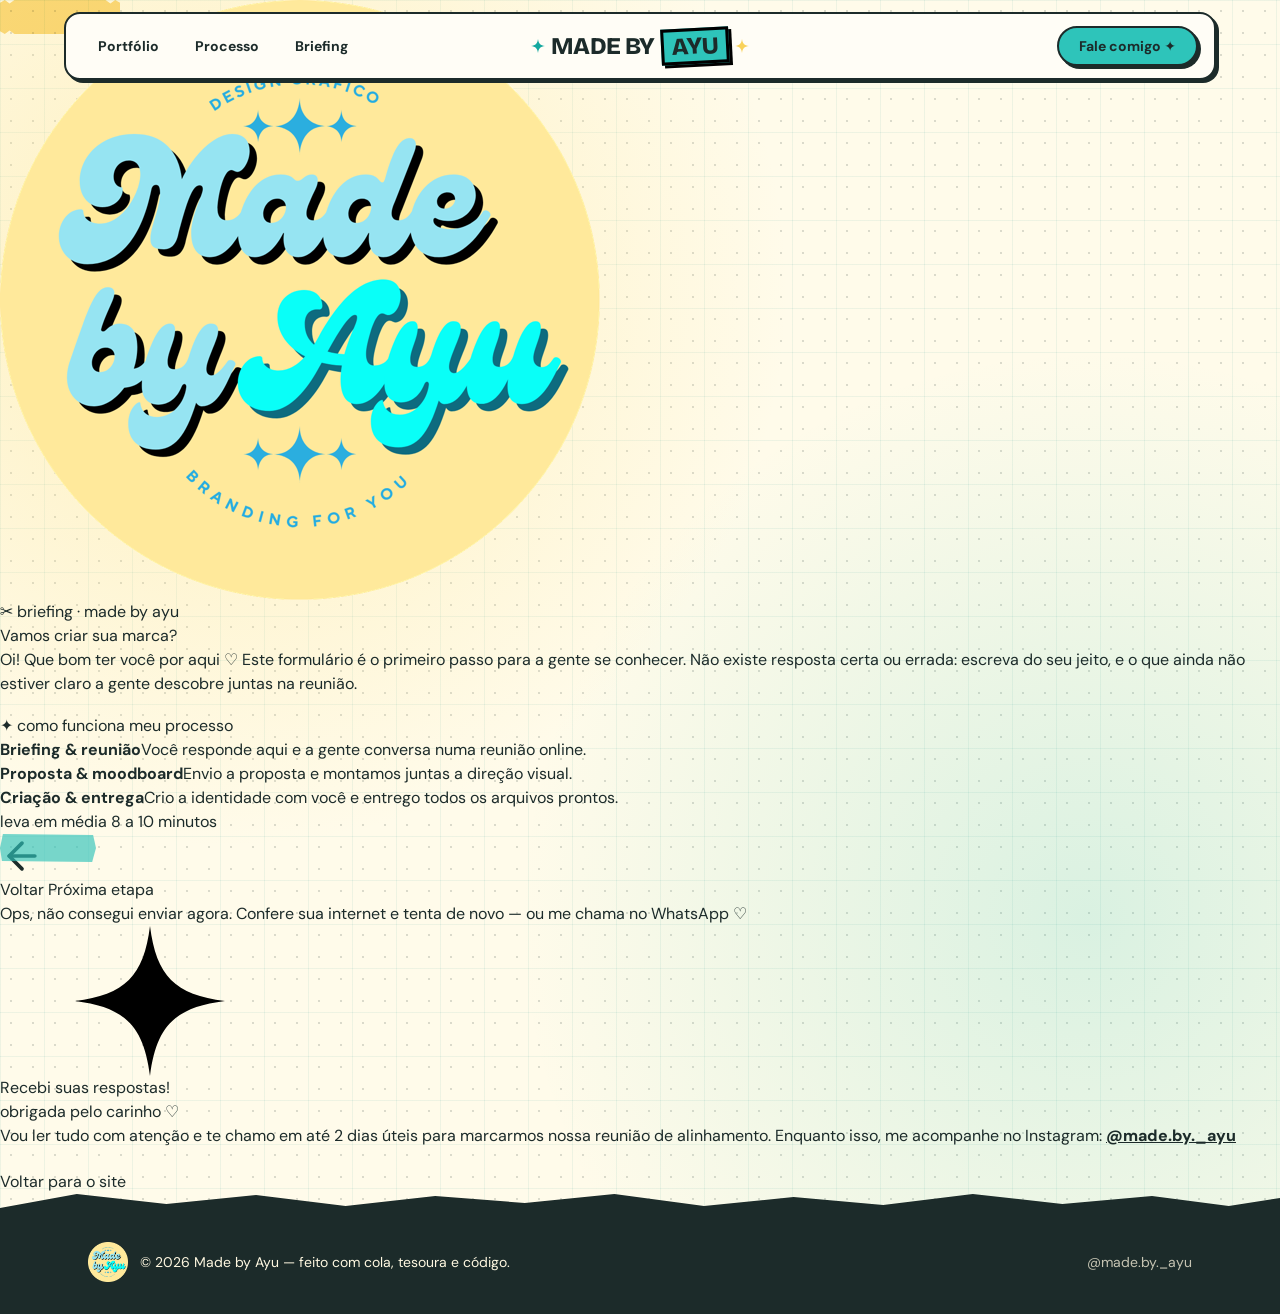
==== briefing.html @ 75f2b832 "Add files via upload" ====
<!doctype html>
<html lang="pt-BR">
<head>
  <meta charset="utf-8" />
  <meta name="viewport" content="width=device-width,initial-scale=1,viewport-fit=cover" />
  <title>Briefing · Made by Ayu</title>
  <meta name="description" content="Vamos criar sua marca? Responda o briefing da Made by Ayu e dê o primeiro passo para a sua identidade visual." />
  <link rel="stylesheet" href="assets/css/tailwind.css" />
  <link rel="stylesheet" href="assets/css/style.css" />
  <link rel="stylesheet" href="assets/css/briefing.css" />
  <link rel="icon" type="image/png" href="assets/images/logo-made-by-ayu.png" />
</head>
<body class="papel-hero">
<!-- Molde reutilizável de estrela retrô -->
  <svg width="0" height="0" class="absolute" aria-hidden="true">
    <symbol id="estrela" viewBox="0 0 24 24"><path d="M12 0C13 8 16 11 24 12 16 13 13 16 12 24 11 16 8 13 0 12 8 11 11 8 12 0Z"/></symbol>
  </svg>

  <!-- ===================== CABEÇALHO ===================== -->
  <header id="topo" class="fixed inset-x-0 top-0 z-50 px-3 pt-3 sm:px-6">
    <!-- Grade em 3 colunas: a marca fica sempre no centro -->
    <nav class="mx-auto grid max-w-6xl grid-cols-[1fr_auto_1fr] items-center gap-2 rounded-2xl border-2 border-tinta bg-creme-50 px-3 py-3 shadow-duro-sm sm:px-4">

      <!-- Esquerda: links (computador) / espaço vazio que equilibra o botão (celular) -->
      <div class="justify-self-start">
        <span class="block h-9 w-9 lg:hidden" aria-hidden="true"></span>
        <ul class="hidden items-center gap-1 text-sm font-bold lg:flex">
          <li><a href="index.html#portfolio" class="rounded-full px-4 py-2 transition hover:bg-creme-300">Portfólio</a></li>
          <li><a href="index.html#processo" class="rounded-full px-4 py-2 transition hover:bg-creme-300">Processo</a></li>
          <li><a href="briefing.html" class="rounded-full px-4 py-2 transition hover:bg-creme-300">Briefing</a></li>
        </ul>
      </div>

      <!-- Centro: MARCA EM TEXTO, primeira coisa escrita no site -->
      <a href="index.html#inicio" class="group flex items-center justify-center gap-1.5 whitespace-nowrap font-display text-lg font-extrabold uppercase tracking-tight sm:text-2xl" aria-label="Made by Ayu — início">
        <svg class="h-3.5 w-3.5 fill-turquesa-500 transition-transform group-hover:-rotate-45" aria-hidden="true"><use href="#estrela"/></svg>
        <span>Made by</span>
        <span class="inline-block -rotate-3 border-[3px] border-black bg-turquesa-400 px-2 leading-tight shadow-[3px_3px_0_#000] transition-transform group-hover:rotate-2">Ayu</span>
        <svg class="h-3.5 w-3.5 fill-creme-400 transition-transform group-hover:rotate-45" aria-hidden="true"><use href="#estrela"/></svg>
      </a>

      <!-- Direita: links + CTA (computador) / botão de menu (celular) -->
      <div class="justify-self-end">
        <ul class="hidden items-center gap-1 text-sm font-bold lg:flex">
          <li class="ml-1">
            <a href="index.html#contato" class="inline-block rounded-full border-2 border-tinta bg-turquesa-400 px-5 py-2 shadow-duro-sm transition-all hover:-translate-x-0.5 hover:-translate-y-0.5 hover:shadow-duro active:translate-x-0.5 active:translate-y-0.5 active:shadow-none">
              Fale comigo ✦
            </a>
          </li>
        </ul>
        <button id="btnMenu" class="grid h-9 w-9 place-items-center rounded-lg border-2 border-tinta bg-creme-300 shadow-duro-sm lg:hidden" aria-label="Abrir menu" aria-expanded="false">
          <i data-lucide="menu" class="h-5 w-5"></i>
        </button>
      </div>
    </nav>

    <div id="menuMobile" class="mx-auto mt-2 hidden max-w-6xl rounded-2xl border-2 border-tinta bg-creme-50 p-3 shadow-duro lg:hidden">
      <ul class="grid gap-1 font-display text-lg font-bold">
        <li><a href="index.html#portfolio" class="block rounded-xl px-3 py-2.5 hover:bg-creme-200">Portfólio</a></li>
        <li><a href="index.html#processo" class="block rounded-xl px-3 py-2.5 hover:bg-creme-200">Processo</a></li>
        <li><a href="briefing.html" class="block rounded-xl px-3 py-2.5 hover:bg-creme-200">Briefing completo ✎</a></li>
        <li><a href="index.html#contato" class="mt-1 block rounded-xl border-2 border-tinta bg-turquesa-400 px-3 py-2.5 text-center">Fale comigo ✦</a></li>
      </ul>
    </div>
  </header>

  <main class="bf-wrap">
    <!-- Capa do briefing -->
    <div class="bf-capa">
      <span class="washi washi-amarela" aria-hidden="true"></span>
      <div class="bf-selo selo" aria-hidden="true"><img class="selo-gira" src="assets/images/logo-made-by-ayu.png" alt="" /></div>
      <span class="bf-etiqueta">✂ briefing · made by ayu</span>
      <h1 class="bf-titulo">Vamos criar <span class="destaque">sua marca</span>?</h1>
      <p class="bf-intro">Oi! Que bom ter você por aqui ♡ Este formulário é o primeiro passo para a gente se conhecer.
        Não existe resposta certa ou errada: escreva do seu jeito, e o que ainda não estiver claro a gente descobre juntas na reunião.</p>
      <p class="bf-recado" style="margin-top:18px">✦ como funciona meu processo</p>
      <ol class="bf-processo" style="padding:0;margin-bottom:0">
        <li><b>Briefing & reunião</b>Você responde aqui e a gente conversa numa reunião online.</li>
        <li><b>Proposta & moodboard</b>Envio a proposta e montamos juntas a direção visual.</li>
        <li><b>Criação & entrega</b>Crio a identidade com você e entrego todos os arquivos prontos.</li>
      </ol>
      <p class="bf-tempo"><i data-lucide="calendar" class="h-4 w-4"></i> leva em média 8 a 10 minutos</p>
    </div>

    <!-- Progresso -->
    <div class="bf-progresso" id="bfProgresso">
      <div class="bf-progresso-topo">
        <span class="bf-progresso-nome" id="bfNomeEtapa"></span>
        <span class="bf-progresso-num" id="bfNum"></span>
      </div>
      <div class="bf-trilho"><div class="bf-barra" id="bfBarra"></div></div>
    </div>

    <!-- Folha do formulário -->
    <form id="formBriefing" class="bf-folha" novalidate>
      <span class="fita tq" aria-hidden="true"></span>
      <div id="bfEtapas"></div>

      <div class="bf-botoes" id="bfBotoes">
        <button type="button" class="bf-btn secundario" id="bfVoltar">
          <svg viewBox="0 0 24 24" fill="none" stroke="currentColor" stroke-width="2" stroke-linecap="round" stroke-linejoin="round"><path d="M19 12H5"/><path d="m12 19-7-7 7-7"/></svg> Voltar
        </button>
        <button type="submit" class="bf-btn primario" id="bfAvancar">Próxima etapa</button>
      </div>
      <p class="bf-erro-envio" id="bfErroEnvio" role="alert">Ops, não consegui enviar agora. Confere sua internet e tenta de novo — ou me chama no WhatsApp ♡</p>

      <div class="bf-sucesso" id="bfSucesso" role="status">
        <svg class="estrela" aria-hidden="true"><use href="#estrela"/></svg>
        <h2>Recebi suas respostas!</h2>
        <p class="bf-recado">obrigada pelo carinho ♡</p>
        <p>Vou ler tudo com atenção e te chamo em até 2 dias úteis para marcarmos nossa reunião de alinhamento.
          Enquanto isso, me acompanhe no Instagram: <a href="https://instagram.com/made.by._ayu" target="_blank" rel="noopener" style="font-weight:800;text-decoration:underline">@made.by._ayu</a></p>
        <p style="margin-top:22px"><a href="index.html" class="bf-btn secundario">Voltar para o site</a></p>
      </div>
    </form>
  </main>

  <footer class="rasgado-cima bg-tinta pb-8 pt-12 text-sm text-creme-100">
    <div class="mx-auto flex max-w-6xl flex-col items-center justify-between gap-4 px-4 sm:flex-row sm:px-6">
      <p class="flex items-center gap-3">
        <img src="assets/images/logo-made-by-ayu.png" alt="" class="h-10 w-10" width="40" height="40" />
        <span>© 2026 Made by Ayu — feito com cola, tesoura e código.</span>
      </p>
      <a href="https://instagram.com/made.by._ayu" target="_blank" rel="noopener" class="inline-flex items-center gap-2 opacity-75 transition hover:text-turquesa-300 hover:opacity-100">
        <i data-lucide="instagram" class="h-4 w-4"></i> @made.by._ayu
      </a>
    </div>
  </footer>

  <script src="assets/js/icones.js"></script>
  <script src="assets/js/briefing.js"></script>
</body>
</html>
---- assets/css/style.css ----
/* =========================================================
   Made by Ayu — estilos da estética de colagem / scrapbook
   ========================================================= */

/* ---------- Fontes locais (licença OFL — assets/fonts/OFL.txt) ---------- */
@font-face { font-family: "Bricolage Grotesque"; src: url("../fonts/bricolage-grotesque.woff") format("woff"); font-weight: 200 800; font-display: swap; }
@font-face { font-family: "DM Sans"; src: url("../fonts/dm-sans.woff") format("woff"); font-weight: 100 1000; font-display: swap; }
@font-face { font-family: "Caveat"; src: url("../fonts/caveat.woff") format("woff"); font-weight: 400 700; font-display: swap; }

/* ---------- Página: tema claro fixo (estética de papel) ---------- */
:root { color-scheme: light; }
html { scroll-behavior: smooth; }
body { font-family: "DM Sans", system-ui, sans-serif; color: #1C2B2A; }

/* Barra do topo e botão "voltar ao topo" respeitam o entalhe/barras do celular */
#topo { padding-top: calc(12px + env(safe-area-inset-top, 0px)); }
#btnTopo {
  right: calc(20px + env(safe-area-inset-right, 0px));
  bottom: calc(20px + env(safe-area-inset-bottom, 0px));
}

/* ---------- Nada pode "vazar" para os lados no celular ---------- */
html, body { max-width: 100%; overflow-x: hidden; }
@supports (overflow: clip) { html, body { overflow-x: clip; } }
img { max-width: 100%; }

/* ---------- Textura de papel no fundo ---------- */
body {
  -webkit-font-smoothing: antialiased;
  background-color: #FBF4E2;
  background-image:
    url("data:image/svg+xml,%3Csvg xmlns='http://www.w3.org/2000/svg' width='200' height='200'%3E%3Cfilter id='n'%3E%3CfeTurbulence type='fractalNoise' baseFrequency='.85' numOctaves='3' stitchTiles='stitch'/%3E%3CfeColorMatrix values='0 0 0 0 0.45 0 0 0 0 0.35 0 0 0 0 0.2 0 0 0 .09 0'/%3E%3C/filter%3E%3Crect width='100%25' height='100%25' filter='url(%23n)'/%3E%3C/svg%3E");
}

/* Folha quadriculada de caderno */
.quadriculado {
  background-image:
    linear-gradient(rgba(14,140,133,.12) 1px, transparent 1px),
    linear-gradient(90deg, rgba(14,140,133,.12) 1px, transparent 1px);
  background-size: 26px 26px;
}

/* Folha pautada */
.pautado {
  background-image: repeating-linear-gradient(to bottom, transparent 0 31px, rgba(14,140,133,.18) 31px 32px);
}

/* ---------- Fita adesiva (washi tape) ---------- */
.fita {
  position: absolute;
  width: 96px;
  height: 28px;
  background: rgba(249, 210, 90, .78);
  box-shadow: 0 1px 2px rgba(0,0,0,.08);
  clip-path: polygon(3% 0, 97% 4%, 100% 50%, 96% 100%, 2% 96%, 0 50%);
  z-index: 5;
}
.fita.tq { background: rgba(46, 196, 186, .65); }
.fita.listrada {
  background: repeating-linear-gradient(45deg, rgba(255,138,115,.75) 0 8px, rgba(255,253,246,.8) 8px 16px);
}

/* ---------- Bordas de papel rasgado ---------- */
.rasgado-baixo {
  clip-path: polygon(0 0,100% 0,100% calc(100% - 14px),95% 100%,90% calc(100% - 10px),84% 100%,78% calc(100% - 12px),71% 100%,64% calc(100% - 8px),57% 100%,50% calc(100% - 13px),43% 100%,36% calc(100% - 9px),29% 100%,22% calc(100% - 12px),15% 100%,8% calc(100% - 10px),0 100%);
}
.rasgado-cima {
  clip-path: polygon(0 14px,6% 0,13% 10px,20% 1px,27% 12px,34% 2px,41% 9px,48% 0,55% 12px,62% 3px,69% 11px,76% 0,83% 10px,90% 2px,96% 12px,100% 4px,100% 100%,0 100%);
}

/* ---------- Estrelas e elementos flutuantes ---------- */
.flutua   { animation: flutua 6s ease-in-out infinite; }
.flutua-2 { animation: flutua 7.5s ease-in-out infinite reverse; }
@keyframes flutua {
  0%, 100% { transform: translateY(0) rotate(var(--r, 0deg)); }
  50%      { transform: translateY(-10px) rotate(calc(var(--r, 0deg) + 8deg)); }
}

.gira-lento { animation: gira 22s linear infinite; }
@keyframes gira { to { transform: rotate(360deg); } }

/* Logo do topo: leve "balanço" de adesivo no hover */
.logo-adesivo { transition: transform .35s cubic-bezier(.2,.8,.3,1.4); }
.logo-adesivo:hover { transform: rotate(-8deg) scale(1.06); }

/* ---------- Marca-texto ---------- */
.marca-texto {
  background: linear-gradient(transparent 55%, #FCE184 55%, #FCE184 90%, transparent 90%);
  padding: 0 .15em;
}

/* ---------- Entrada dos cards ao filtrar ---------- */
.card-enter { animation: cardIn .5s cubic-bezier(.2,.8,.3,1.2) both; }
@keyframes cardIn {
  from { opacity: 0; transform: translateY(18px) rotate(-3deg) scale(.96); }
}

/* ---------- Revelar seções ao rolar ---------- */
/* Seções sempre visíveis; ao entrar na tela só "assentam" levemente */
.reveal { transform: translateY(14px); transition: transform .7s ease; }
.reveal.visivel { transform: none; }

/* ---------- Letreiro rolante ---------- */
.letreiro { animation: letreiro 28s linear infinite; }
@keyframes letreiro { to { transform: translateX(-50%); } }

/* ---------- Abas com rolagem horizontal no mobile ---------- */
.abas::-webkit-scrollbar { display: none; }
.abas { scrollbar-width: none; }


/* =========================================================
   HERO — papel de caderno, selo giratório e fitas washi
   ========================================================= */

/* Fundo de papel: pontilhado + quadriculado bem sutil + manchas de luz */
.papel-hero {
  background-color: #FFFBEA;
  background-image:
    radial-gradient(circle at 18% 22%, rgba(252,225,132,.45), transparent 38%),
    radial-gradient(circle at 85% 70%, rgba(46,196,186,.18), transparent 40%),
    radial-gradient(rgba(28,43,42,.16) 1.2px, transparent 1.3px),
    linear-gradient(rgba(14,140,133,.07) 1px, transparent 1px),
    linear-gradient(90deg, rgba(14,140,133,.07) 1px, transparent 1px);
  background-size: auto, auto, 22px 22px, 44px 44px, 44px 44px;
}

/* 🎡 Logo girando como selo/carimbo */
@keyframes spin {
  from { transform: rotate(0deg); }
  to   { transform: rotate(360deg); }
}
.selo-gira {
  animation: spin 20s linear infinite;
  will-change: transform;
}
/* Pausa o giro ao passar o mouse (detalhe interativo) */
.selo:hover .selo-gira { animation-play-state: paused; }
.selo { transition: transform .35s cubic-bezier(.2,.8,.3,1.4); }
.selo:hover { transform: scale(1.06) rotate(-6deg); }

/* 📸 COLAGEM DA FOTO — tamanhos travados (não dependem do Tailwind) */
.hero-colagem {
  position: relative;
  width: min(260px, 70vw);     /* celular: no máximo 260px */
  margin: 8px auto 12px;
}
@media (min-width: 640px)  { .hero-colagem { width: 320px; } }
@media (min-width: 1024px) { .hero-colagem { width: 360px; margin: 0 auto; } }

/* papéis coloridos desalinhados atrás da foto */
.hero-fundo {
  position: absolute;
  inset: 0;
  border: 2px solid #1C2B2A;
}
.hero-fundo-turquesa { background: #2EC4BA; transform: rotate(-7deg) translate(10px, 6px); box-shadow: 5px 5px 0 #000; }
.hero-fundo-amarelo  { background-color: #FCE184; transform: rotate(4deg) translate(-8px, 0); box-shadow: 5px 5px 0 #083D3B; }

/* polaroid: fundo branco, borda fina escura, margem maior embaixo */
.polaroid {
  position: relative;
  margin: 0;
  padding: 10px 10px 48px;
  background: #fff;
  border: 2px solid #1C2B2A;
  box-shadow: 6px 6px 0 #000;
  transform: rotate(-2deg);
  transition: transform .5s ease;
}
.polaroid:hover { transform: rotate(0deg); }
.polaroid-foto {
  display: block;
  width: 100%;
  height: auto;
  aspect-ratio: 4 / 5;
  object-fit: cover;
  object-position: 50% 28%;
  border: 1.5px solid #1C2B2A;
  background: #C5EEEB;
}
.polaroid-legenda {
  position: absolute;
  left: 0; right: 0; bottom: 8px;
  text-align: center;
  font-family: Caveat, cursive;
  font-size: 1.65rem;
  line-height: 1.2;
  color: #1C2B2A;
}
.polaroid-fita { top: -14px; left: 50%; width: 96px; height: 28px; transform: translateX(-50%) rotate(-4deg); }

/* logo girando, pequena, sobre o canto da polaroid */
.hero-selo {
  position: absolute;
  z-index: 20;
  top: -26px;
  right: -26px;
  width: 80px;
  height: 80px;
}
.hero-selo::before {            /* "papelão" preto atrás do selo */
  content: "";
  position: absolute;
  inset: 3px;
  border-radius: 50%;
  background: #000;
  transform: translate(4px, 4px);
}
.hero-selo img {
  position: relative;
  display: block;
  width: 100%;
  height: 100%;
  border-radius: 50%;
  border: 2px solid #000;
}
@media (min-width: 640px) { .hero-selo { width: 96px; height: 96px; top: -32px; right: -32px; } }

/* adesivos pequenos nas bordas */
.hero-adesivo {
  position: absolute;
  z-index: 10;
  padding: 4px 10px;
  border: 2px solid #000;
  box-shadow: 3px 3px 0 #000;
  font-family: "Bricolage Grotesque", system-ui, sans-serif;
  font-weight: 800;
  font-size: 12px;
  white-space: nowrap;
}
.hero-adesivo-mao   { top: 38%; left: -14px; transform: rotate(-12deg); background: #FF8A73; border-radius: 999px; }
.hero-adesivo-video { bottom: -22px; right: -12px; transform: rotate(5deg); background: #2EC4BA; text-transform: uppercase; font-size: 11px; }

/* ✂️ Fita adesiva semitransparente (washi tape) */
.washi {
  position: absolute;
  z-index: 15;
  width: 120px;
  height: 34px;
  opacity: .85;
  box-shadow: 0 1px 3px rgba(0,0,0,.12);
  /* pontas serrilhadas como fita rasgada à mão */
  clip-path: polygon(0 8%, 4% 0, 8% 10%, 12% 0, 88% 0, 92% 10%, 96% 0, 100% 8%,
                     100% 92%, 96% 100%, 92% 90%, 88% 100%, 12% 100%, 8% 90%, 4% 100%, 0 92%);
  mix-blend-mode: multiply;
}
.washi-amarela  { background: rgba(249, 210, 90, .85); }
.washi-turquesa { background: rgba(46, 196, 186, .7); }
.washi-listrada {
  background: repeating-linear-gradient(45deg, rgba(255,138,115,.85) 0 7px, rgba(255,253,246,.9) 7px 14px);
}

/* =========================================================
   CARROSSÉIS (posts estilo Instagram)
   ========================================================= */
.car-trilho {
  scrollbar-width: none;
  -webkit-overflow-scrolling: touch;
  overscroll-behavior-x: contain;
  scroll-behavior: smooth;
}
.car-trilho::-webkit-scrollbar { display: none; }
.car-trilho:focus-visible { outline: 3px solid #2EC4BA; outline-offset: -3px; }
.car-trilho img { user-select: none; -webkit-user-drag: none; }

/* =========================================================
   MESA DO CLIENTE — Clube do Livro (vinho amassado + jornal)
   ========================================================= */
.mesa-clube {
  position: relative;
  background-color: #7E1426;
  background-image:
    radial-gradient(ellipse at 20% 10%, rgba(255,255,255,.10), transparent 45%),
    radial-gradient(ellipse at 80% 60%, rgba(0,0,0,.22), transparent 50%),
    repeating-linear-gradient(115deg, rgba(255,255,255,.035) 0 2px, transparent 2px 9px),
    repeating-linear-gradient(25deg, rgba(0,0,0,.05) 0 1px, transparent 1px 13px);
  border-top: 3px solid #000;
  border-bottom: 3px solid #000;
}
@media (min-width: 640px) {
  .mesa-clube { border: 3px solid #000; box-shadow: 12px 12px 0 #1C2B2A; }
}
/* faixas listradas nos cantos, como nos posts do clube */
.mesa-clube::before, .mesa-clube::after {
  content: ""; position: absolute; width: 140px; height: 26px; pointer-events: none;
  background: repeating-linear-gradient(90deg, #F1E4C8 0 10px, #8A1328 10px 20px);
  border: 2px solid #000;
}
.mesa-clube::before { top: 26px; left: -36px; transform: rotate(-35deg); }
.mesa-clube::after  { bottom: 26px; right: -36px; transform: rotate(-35deg); }
.mesa-clube { overflow: hidden; }

/* =========================================================
   MESA DO CLIENTE — Teacher Jess (caderno azul-marinho)
   ========================================================= */
.mesa-teacher {
  position: relative;
  overflow: hidden;
  background-color: #090B3C;
  background-image:
    linear-gradient(90deg, transparent 46px, rgba(186,0,7,.75) 46px, rgba(186,0,7,.75) 49px, transparent 49px),
    linear-gradient(rgba(250,247,236,.07) 1px, transparent 1px),
    linear-gradient(90deg, rgba(250,247,236,.07) 1px, transparent 1px),
    radial-gradient(ellipse at 80% 15%, rgba(255,255,255,.08), transparent 45%);
  background-size: auto, 28px 28px, 28px 28px, auto;
  border-top: 3px solid #000;
  border-bottom: 3px solid #000;
}
@media (min-width: 640px) {
  .mesa-teacher { border: 3px solid #000; box-shadow: 12px 12px 0 #BA0007; }
}
/* estrelas vermelhas nos cantos, como nos posts da Jess */
.mesa-teacher::before, .mesa-teacher::after {
  content: "★"; position: absolute; pointer-events: none;
  color: #BA0007; font-size: 64px; line-height: 1; text-shadow: 3px 3px 0 #000;
}
.mesa-teacher::before { top: 14px; right: 18px; transform: rotate(14deg); }
.mesa-teacher::after  { bottom: 18px; left: 60px; transform: rotate(-12deg); font-size: 44px; }

/* =========================================================
   MESA DO CLIENTE — Tabi Nakazato (rosa com brilhos)
   ========================================================= */
.mesa-tabi {
  position: relative;
  overflow: hidden;
  background-color: #F2BDBD;
  background-image:
    radial-gradient(rgba(255,255,255,.55) 2px, transparent 2.5px),
    radial-gradient(ellipse at 15% 10%, rgba(255,255,255,.45), transparent 45%),
    radial-gradient(ellipse at 90% 85%, rgba(229,138,181,.45), transparent 50%);
  background-size: 22px 22px, auto, auto;
  border-top: 3px solid #000;
  border-bottom: 3px solid #000;
}
@media (min-width: 640px) {
  .mesa-tabi { border: 3px solid #000; box-shadow: 12px 12px 0 #8E5C93; }
}
/* brilhos amarelos como nas thumbnails */
.mesa-tabi::before, .mesa-tabi::after {
  content: "✦"; position: absolute; pointer-events: none;
  color: #FBE38A; line-height: 1; text-shadow: 2px 2px 0 #8E5C93;
}
.mesa-tabi::before { top: 12px; right: 20px; font-size: 58px; }
.mesa-tabi::after  { bottom: 16px; left: 18px; font-size: 42px; }

/* =========================================================
   MESA DO CLIENTE — @made.by._ayu (turquesa com estrelas amarelas)
   ========================================================= */
.mesa-ayu {
  position: relative;
  overflow: hidden;
  background-color: #4FC8CF;
  background-image:
    linear-gradient(rgba(255,250,232,.18) 1px, transparent 1px),
    linear-gradient(90deg, rgba(255,250,232,.18) 1px, transparent 1px),
    radial-gradient(ellipse at 85% 10%, rgba(255,255,255,.35), transparent 45%);
  background-size: 30px 30px, 30px 30px, auto;
  border-top: 3px solid #000;
  border-bottom: 3px solid #000;
}
@media (min-width: 640px) {
  .mesa-ayu { border: 3px solid #000; box-shadow: 12px 12px 0 #FFED00; }
}
.mesa-ayu::before, .mesa-ayu::after {
  content: "★"; position: absolute; pointer-events: none;
  color: #FFED00; line-height: 1; text-shadow: 3px 3px 0 #1C2B2A;
}
.mesa-ayu::before { top: 10px; right: 16px; font-size: 70px; transform: rotate(12deg); }
.mesa-ayu::after  { bottom: 14px; left: 16px; font-size: 48px; transform: rotate(-14deg); }

/* =========================================================
   MESA — Logotipos (quadro de cortiça com tachinhas)
   ========================================================= */
.mesa-logos {
  position: relative;
  overflow: hidden;
  background-color: #C99E6B;
  background-image:
    radial-gradient(rgba(92,58,30,.35) 1px, transparent 1.6px),
    radial-gradient(rgba(255,240,210,.35) 1px, transparent 1.6px),
    radial-gradient(ellipse at 20% 15%, rgba(255,240,210,.35), transparent 50%);
  background-size: 9px 9px, 13px 13px, auto;
  background-position: 0 0, 4px 6px, 0 0;
  border-top: 3px solid #000;
  border-bottom: 3px solid #000;
}
@media (min-width: 640px) {
  .mesa-logos { border: 10px solid #8A5A2B; outline: 3px solid #000; outline-offset: -3px; box-shadow: 12px 12px 0 #1C2B2A; }
}
/* tachinhas nos cantos */
.mesa-logos::before, .mesa-logos::after {
  content: ""; position: absolute; width: 22px; height: 22px; border-radius: 50%;
  border: 2px solid #000; box-shadow: 2px 3px 0 rgba(0,0,0,.45); pointer-events: none;
}
.mesa-logos::before { top: 14px; left: 16px; background: radial-gradient(circle at 35% 35%, #fff 0 18%, #2EC4BA 20%); }
.mesa-logos::after  { top: 14px; right: 16px; background: radial-gradient(circle at 35% 35%, #fff 0 18%, #FF8A73 20%); }

/* Carimbo de borracha */
.carimbo {
  display: inline-block;
  padding: 4px 12px;
  border: 3px double #8A1328;
  border-radius: 6px;
  color: #8A1328;
  background: rgba(255,253,246,.85);
  font-family: "Bricolage Grotesque", system-ui, sans-serif;
  font-weight: 800;
  font-size: 12px;
  letter-spacing: .14em;
  text-transform: uppercase;
  z-index: 6;
}

/* Dica "arraste" balançando no primeiro carrossel */
.dica-arraste { animation: cutucar 1.6s ease-in-out infinite; }
@keyframes cutucar {
  0%, 100% { transform: translateX(-50%); }
  50%      { transform: translateX(calc(-50% + 10px)); }
}

/* ---------- Acessibilidade: menos movimento ---------- */
@media (prefers-reduced-motion: reduce) {
  *, .reveal {
    animation: none !important;
    transition: none !important;
    opacity: 1 !important;
  }
}
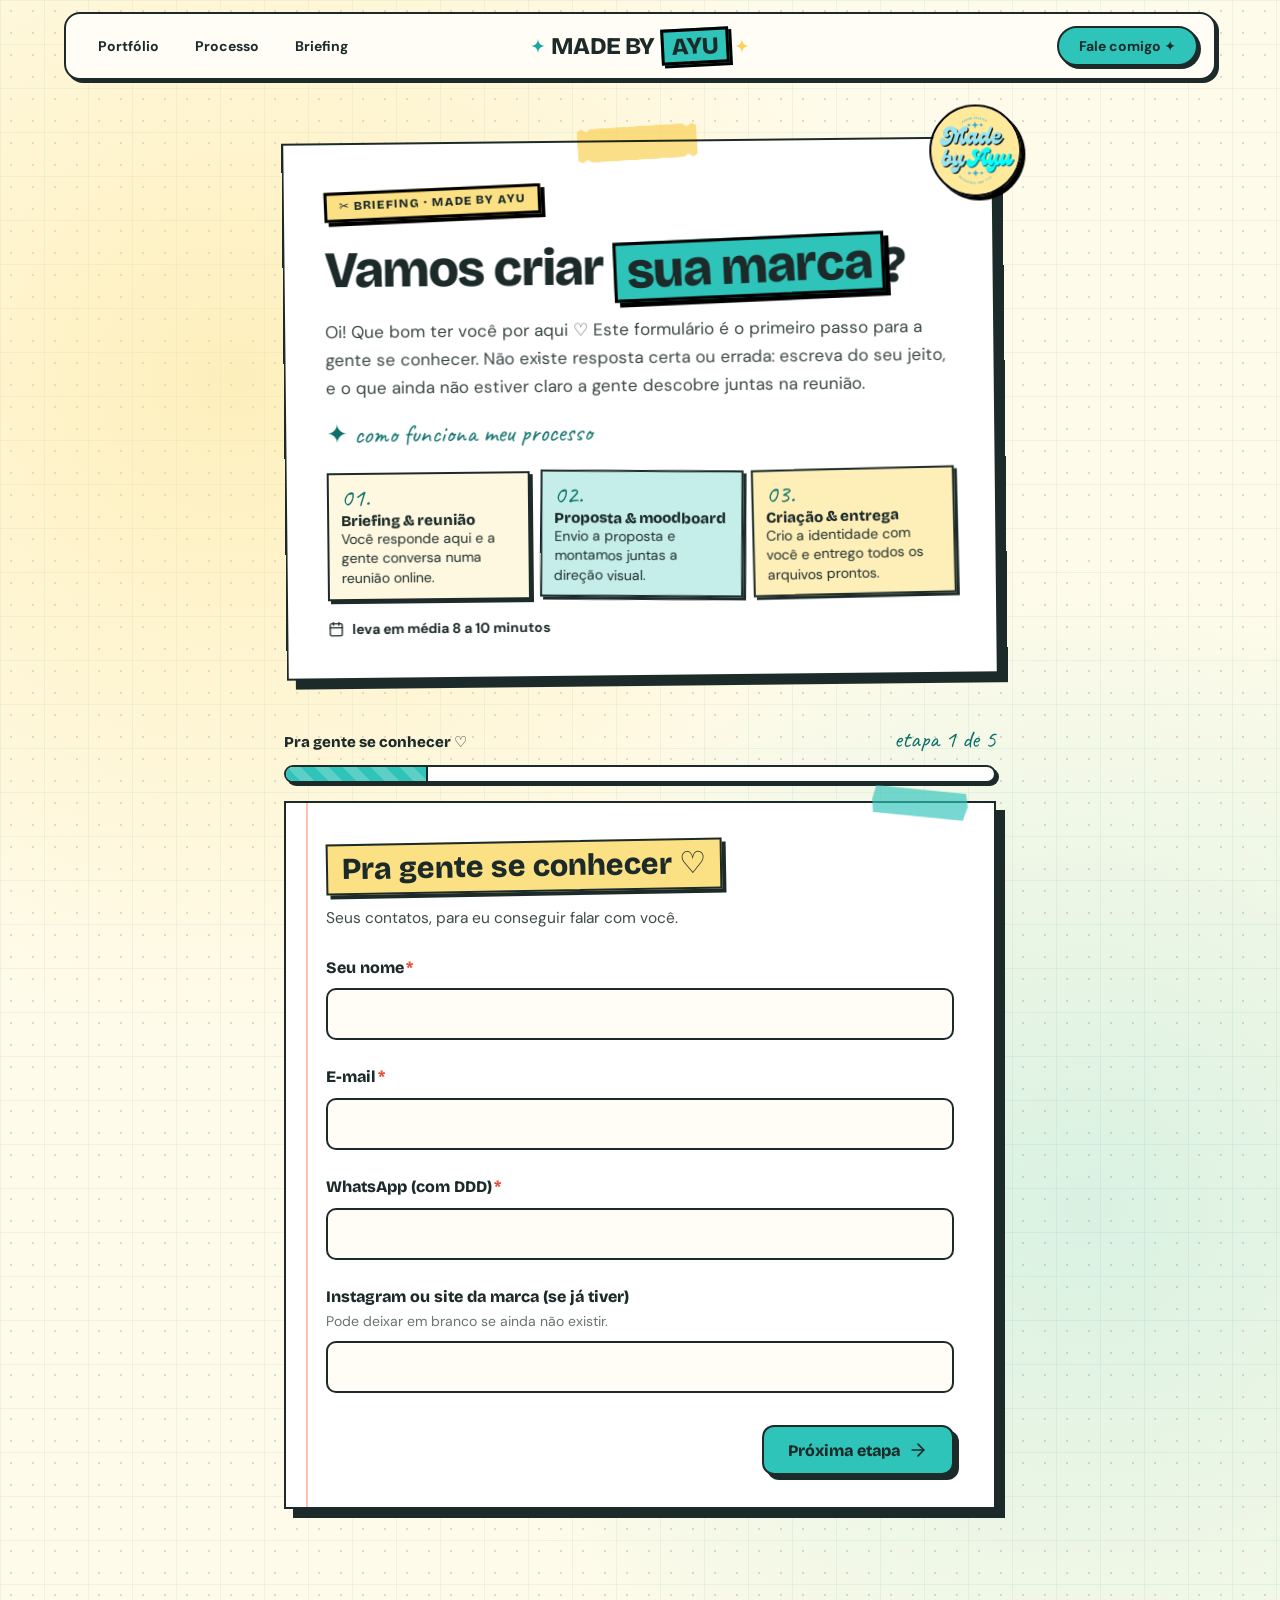
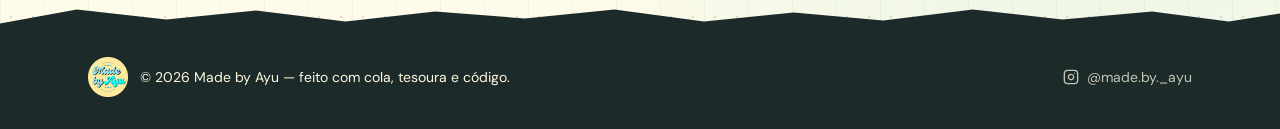
==== commit 5fae368d: "Add files via upload" ====
--- a/briefing.html
+++ b/briefing.html
@@ -5,9 +5,9 @@
   <meta name="viewport" content="width=device-width,initial-scale=1,viewport-fit=cover" />
   <title>Briefing · Made by Ayu</title>
   <meta name="description" content="Vamos criar sua marca? Responda o briefing da Made by Ayu e dê o primeiro passo para a sua identidade visual." />
-  <link rel="stylesheet" href="assets/css/tailwind.css" />
-  <link rel="stylesheet" href="assets/css/style.css" />
-  <link rel="stylesheet" href="assets/css/briefing.css" />
+  <link rel="stylesheet" href="assets/css/tailwind.css?v=5" />
+  <link rel="stylesheet" href="assets/css/style.css?v=5" />
+  <link rel="stylesheet" href="assets/css/briefing.css?v=5" />
   <link rel="icon" type="image/png" href="assets/images/logo-made-by-ayu.png" />
 </head>
 <body class="papel-hero">
@@ -127,7 +127,7 @@
     </div>
   </footer>
 
-  <script src="assets/js/icones.js"></script>
-  <script src="assets/js/briefing.js"></script>
+  <script src="assets/js/icones.js?v=5"></script>
+  <script src="assets/js/briefing.js?v=5"></script>
 </body>
 </html>
--- a/assets/css/style.css
+++ b/assets/css/style.css
@@ -427,3 +427,115 @@
     opacity: 1 !important;
   }
 }
+
+
+/* =========================================================
+   CONVITE PARA O BRIEFING — colagem igual à do topo do site
+   ========================================================= */
+.cta-colagem {
+  position: relative; align-self: center; width: min(calc(100% - 16px), 440px); margin: 26px auto 30px;
+}
+/* papéis coloridos desalinhados atrás do cartão (mesmo recurso da foto do topo) */
+.cta-fundo { position: absolute; inset: 0; border: 2px solid #1C2B2A; }
+.cta-fundo-turquesa { background: #2EC4BA; transform: rotate(-5deg) translate(10px, 8px); box-shadow: 5px 5px 0 #000; }
+.cta-fundo-amarelo  { background-color: #FCE184; transform: rotate(3deg) translate(-8px, 2px); box-shadow: 5px 5px 0 #083D3B; }
+
+/* cartão branco principal */
+.cta-cartao {
+  position: relative; z-index: 2; display: block; color: #1C2B2A; text-decoration: none;
+  background: #fff; border: 2px solid #1C2B2A; box-shadow: 6px 6px 0 #000;
+  padding: 40px 24px 30px; text-align: center; transform: rotate(-1.5deg);
+  transition: transform .5s ease;
+}
+@media (min-width: 640px) { .cta-cartao { padding: 46px 34px 34px; } }
+.cta-colagem:hover .cta-cartao { transform: rotate(0deg); }
+.cta-cartao:focus-visible { outline: 3px solid #2EC4BA; outline-offset: 6px; }
+.cta-fita { top: -15px; left: 50%; transform: translateX(-50%) rotate(-4deg); width: 110px; height: 30px; }
+
+/* selinho de texto (igual ao "Made by Ayu · design & branding" do topo) */
+.cta-selo-texto {
+  display: inline-flex; align-items: center; gap: 8px; transform: rotate(-2deg);
+  border: 3px solid #000; background: #FCE184; padding: 4px 12px; box-shadow: 4px 4px 0 #000;
+  font: 700 12px/1.3 "Bricolage Grotesque", system-ui, sans-serif; text-transform: uppercase; letter-spacing: .08em;
+}
+.cta-titulo {
+  display: block; margin-top: 22px;
+  font: 800 clamp(2.1rem, 8vw, 3rem)/1.12 "Bricolage Grotesque", system-ui, sans-serif; letter-spacing: -.02em;
+}
+/* palavra em caixinha turquesa, igual ao "cores" do título principal */
+.cta-caixa {
+  display: inline-block; transform: rotate(-2deg); margin-top: 6px;
+  background: #2EC4BA; border: 3px solid #000; box-shadow: 5px 5px 0 #000; padding: 0 .2em;
+}
+.cta-texto { display: block; margin: 20px auto 0; max-width: 330px; font-size: 16px; line-height: 1.6; color: rgba(28,43,42,.85); }
+
+/* botão igual ao "Ver projetos" do topo */
+.cta-botao {
+  margin-top: 26px; display: inline-flex; align-items: center; justify-content: center; gap: 8px;
+  border: 3px solid #000; border-radius: 12px; background: #2EC4BA; padding: 14px 26px;
+  box-shadow: 6px 6px 0 #000; font: 700 17px "Bricolage Grotesque", system-ui, sans-serif;
+  transition: transform .2s, box-shadow .2s;
+}
+.cta-botao svg { transition: transform .2s; }
+.cta-cartao:hover .cta-botao { transform: translate(-4px, -4px); box-shadow: 9px 9px 0 #000; }
+.cta-cartao:hover .cta-botao svg { transform: translateX(4px); }
+.cta-cartao:active .cta-botao { transform: translate(4px, 4px); box-shadow: none; }
+
+/* logo girando no canto */
+.cta-selo { position: absolute; z-index: 5; top: -30px; right: -18px; width: 78px; height: 78px; }
+.cta-selo::before { content: ""; position: absolute; inset: 3px; border-radius: 50%; background: #000; transform: translate(4px, 4px); }
+.cta-selo img { position: relative; display: block; width: 100%; height: 100%; border-radius: 50%; border: 2px solid #000; }
+@media (min-width: 640px) { .cta-selo { width: 92px; height: 92px; top: -36px; right: -34px; } }
+
+/* adesivos nas bordas */
+.cta-adesivo {
+  position: absolute; z-index: 6; padding: 4px 10px; border: 2px solid #000; box-shadow: 3px 3px 0 #000;
+  font: 800 12px "Bricolage Grotesque", system-ui, sans-serif; white-space: nowrap; pointer-events: none;
+}
+.cta-adesivo-tempo  { top: 14px; left: -14px; transform: rotate(-12deg); background: #FF8A73; border-radius: 999px; }
+.cta-adesivo-marca  { bottom: -16px; right: -8px; transform: rotate(5deg); background: #2EC4BA; text-transform: uppercase; font-size: 11px; }
+.cta-coracao { position: absolute; z-index: 6; bottom: -22px; left: -8px; width: 38px; height: 38px; pointer-events: none; }
+
+
+/* =========================================================
+   CONTATO — tudo centralizado, cartões lado a lado
+   ========================================================= */
+.contato-wrap { max-width: 1100px; margin: 0 auto; padding: 0 16px; display: flex; flex-direction: column; align-items: center; }
+@media (min-width: 640px) { .contato-wrap { padding: 0 24px; } }
+.contato-topo { text-align: center; }
+.contato-sub { margin: 16px auto 0; max-width: 28rem; font-size: 1.125rem; line-height: 1.6; color: rgba(28,43,42,.8); }
+.contato-cartoes {
+  margin-top: 36px; width: 100%; max-width: 860px;
+  display: grid; grid-template-columns: repeat(3, minmax(0, 1fr)); gap: 12px; align-items: stretch;
+}
+@media (min-width: 640px) { .contato-cartoes { gap: 22px; } }
+/* cada contato é um quadradinho: ícone em cima, texto embaixo */
+.contato-cartao {
+  display: flex; flex-direction: column; align-items: center; justify-content: flex-start; gap: 8px; min-width: 0;
+  border: 2px solid #1C2B2A; background: #fff; padding: 16px 8px 14px; box-shadow: 4px 4px 0 #1C2B2A;
+  color: #1C2B2A; text-decoration: none; text-align: center; transition: transform .25s, box-shadow .25s;
+}
+@media (min-width: 640px) { .contato-cartao { padding: 24px 16px 20px; box-shadow: 6px 6px 0 #1C2B2A; } }
+.contato-cartao:hover { transform: translateY(-3px); box-shadow: 8px 8px 0 #1C2B2A; }
+.contato-link { display: flex; flex-direction: column; align-items: center; gap: 6px; color: inherit; text-decoration: none; min-width: 0; width: 100%; }
+.contato-icone {
+  display: grid; place-items: center; width: 48px; height: 48px;
+  border: 2px solid #1C2B2A; border-radius: 12px; color: #1C2B2A; box-shadow: 3px 3px 0 #1C2B2A;
+}
+@media (min-width: 640px) { .contato-icone { width: 58px; height: 58px; border-radius: 14px; } }
+.contato-rotulo { margin-top: 4px; font: 800 15px "Bricolage Grotesque", system-ui, sans-serif; }
+@media (min-width: 640px) { .contato-rotulo { font-size: 18px; } }
+.contato-texto { font-weight: 600; font-size: 14px; line-height: 1.3; color: rgba(28,43,42,.8); overflow-wrap: anywhere; }
+/* no celular, mostra só ícone + nome (o quadradinho já abre o contato) */
+@media (max-width: 639px) {
+  .contato-texto { position: absolute; width: 1px; height: 1px; overflow: hidden; clip: rect(0 0 0 0); white-space: nowrap; }
+  .contato-copiar { display: none; }
+}
+.contato-copiar {
+  margin-top: 4px; border: 2px solid #1C2B2A; border-radius: 999px; background: #5CCFC6; padding: 4px 14px;
+  font-size: 12px; font-weight: 700; box-shadow: 3px 3px 0 #1C2B2A; cursor: pointer; transition: transform .15s, box-shadow .15s;
+}
+.contato-copiar:hover { transform: translateY(-2px); }
+.contato-copiar:active { transform: translateY(2px); box-shadow: none; }
+.contato-redondos { margin-top: 28px; display: flex; justify-content: center; gap: 12px; }
+.contato-wrap .cta-colagem { margin-top: 70px; }
--- a/assets/css/briefing.css
+++ b/assets/css/briefing.css
@@ -0,0 +1,166 @@
+/* =========================================================
+   Made by Ayu — página do briefing (formulário completo)
+   ========================================================= */
+.bf-wrap { max-width: 760px; margin: 0 auto; padding: 120px 16px 80px; }
+@media (min-width: 640px) { .bf-wrap { padding: 140px 24px 100px; } }
+
+/* ---------- Capa ---------- */
+.bf-capa {
+  position: relative; background: #fff; border: 2px solid #1C2B2A;
+  box-shadow: 9px 9px 0 #1C2B2A; padding: 34px 22px 26px; transform: rotate(-.6deg);
+}
+@media (min-width: 640px) { .bf-capa { padding: 44px 40px 34px; } }
+.bf-capa .washi { top: -16px; left: 50%; transform: translateX(-50%) rotate(-3deg); }
+.bf-selo {
+  position: absolute; top: -30px; right: -14px; width: 76px; height: 76px; z-index: 20;
+}
+.bf-selo img { width: 100%; height: 100%; border-radius: 50%; border: 2px solid #000; box-shadow: 4px 4px 0 #000; }
+@media (min-width: 640px) { .bf-selo { width: 92px; height: 92px; right: -30px; top: -34px; } }
+.bf-etiqueta {
+  display: inline-flex; align-items: center; gap: 8px; transform: rotate(-2deg);
+  border: 3px solid #000; background: #FCE184; padding: 4px 12px; box-shadow: 4px 4px 0 #000;
+  font: 800 12px/1.3 "Bricolage Grotesque", system-ui, sans-serif; text-transform: uppercase; letter-spacing: .08em;
+}
+.bf-titulo {
+  margin: 22px 0 0; font: 800 clamp(2rem, 7vw, 3.2rem)/1.05 "Bricolage Grotesque", system-ui, sans-serif;
+  letter-spacing: -.02em; color: #1C2B2A;
+}
+.bf-titulo .destaque {
+  display: inline-block; transform: rotate(-2deg); background: #2EC4BA; border: 3px solid #000;
+  box-shadow: 5px 5px 0 #000; padding: 0 .2em;
+}
+.bf-intro { margin-top: 18px; font-size: 17px; line-height: 1.65; color: rgba(28,43,42,.88); }
+.bf-recado { font-family: Caveat, cursive; font-size: 1.6rem; line-height: 1.2; color: #0B6F6A; }
+.bf-processo {
+  margin-top: 22px; display: grid; gap: 10px; counter-reset: passo;
+}
+@media (min-width: 640px) { .bf-processo { grid-template-columns: repeat(3, 1fr); } }
+.bf-processo li {
+  list-style: none; border: 2px solid #1C2B2A; background: #FFF8E1; padding: 10px 12px;
+  box-shadow: 3px 3px 0 #1C2B2A; font-size: 14px; line-height: 1.4;
+}
+.bf-processo li:nth-child(2) { background: #C5EEEB; transform: rotate(.8deg); }
+.bf-processo li:nth-child(3) { background: #FEEFB8; transform: rotate(-.8deg); }
+.bf-processo b { display: block; font: 800 15px "Bricolage Grotesque", system-ui, sans-serif; }
+.bf-processo li::before {
+  counter-increment: passo; content: "0" counter(passo) ".";
+  font-family: Caveat, cursive; font-size: 1.6rem; color: #0B6F6A; line-height: 1;
+}
+.bf-tempo { margin-top: 18px; display: inline-flex; gap: 8px; align-items: center; font-weight: 700; font-size: 14px; }
+
+/* ---------- Progresso ---------- */
+.bf-progresso { margin: 44px 0 18px; }
+.bf-progresso-topo { display: flex; justify-content: space-between; align-items: baseline; gap: 12px; }
+.bf-progresso-nome { font: 800 15px "Bricolage Grotesque", system-ui, sans-serif; }
+.bf-progresso-num { font-family: Caveat, cursive; font-size: 1.5rem; color: #0B6F6A; white-space: nowrap; }
+.bf-trilho {
+  margin-top: 8px; height: 18px; border: 2px solid #1C2B2A; background: #fff; border-radius: 999px;
+  box-shadow: 3px 3px 0 #1C2B2A; overflow: hidden;
+}
+.bf-barra {
+  height: 100%; width: 0; border-right: 2px solid #1C2B2A;
+  background: repeating-linear-gradient(45deg, #2EC4BA 0 10px, #5CCFC6 10px 20px);
+  transition: width .5s cubic-bezier(.2,.8,.3,1.1);
+}
+
+/* ---------- Folha da etapa ---------- */
+.bf-folha {
+  position: relative; background: #fff; border: 2px solid #1C2B2A; box-shadow: 9px 9px 0 #1C2B2A;
+  padding: 30px 20px 26px;
+}
+@media (min-width: 640px) { .bf-folha { padding: 38px 40px 32px; } }
+.bf-folha::before {           /* margem vermelha de caderno */
+  content: ""; position: absolute; top: 0; bottom: 0; left: 10px; width: 2px; background: rgba(255,138,115,.55);
+}
+@media (min-width: 640px) { .bf-folha::before { left: 20px; } }
+.bf-folha .fita { top: -14px; right: 26px; transform: rotate(5deg); }
+.bf-etapa { display: none; animation: cardIn .45s cubic-bezier(.2,.8,.3,1.2) both; }
+.bf-etapa.ativa { display: block; }
+.bf-etapa-titulo {
+  display: inline-block; transform: rotate(-1deg); background: #FCE184; border: 2px solid #1C2B2A;
+  box-shadow: 4px 4px 0 #1C2B2A; padding: 6px 14px;
+  font: 800 clamp(1.4rem, 5vw, 1.9rem)/1.15 "Bricolage Grotesque", system-ui, sans-serif;
+}
+.bf-etapa-desc { margin-top: 14px; font-size: 15.5px; line-height: 1.6; color: rgba(28,43,42,.85); white-space: pre-line; }
+.bf-explica {
+  margin-top: 16px; display: grid; gap: 10px;
+}
+.bf-explica div {
+  border: 2px dashed rgba(14,140,133,.6); background: #F3FBFA; padding: 10px 12px; font-size: 14.5px; line-height: 1.5;
+}
+.bf-explica b { font-family: "Bricolage Grotesque", system-ui, sans-serif; font-weight: 800; }
+
+/* ---------- Perguntas ---------- */
+.bf-perguntas { margin-top: 26px; display: grid; gap: 26px; }
+.bf-q label.bf-rotulo, .bf-q legend {
+  display: block; font: 800 16px/1.35 "Bricolage Grotesque", system-ui, sans-serif; padding: 0;
+}
+.bf-q legend { margin-bottom: 0; }
+.bf-q fieldset { border: 0; margin: 0; padding: 0; min-width: 0; }
+.bf-obrig { color: #E0533A; margin-left: 2px; }
+.bf-ajuda { margin-top: 4px; font-size: 14px; line-height: 1.45; color: rgba(28,43,42,.66); }
+.bf-campo {
+  margin-top: 10px; width: 100%; box-sizing: border-box; border: 2px solid #1C2B2A; border-radius: 10px;
+  background: #FFFDF6; padding: 12px 14px; font: inherit; font-size: 16px; color: #1C2B2A; outline: none;
+  transition: background .2s, box-shadow .2s;
+}
+textarea.bf-campo { resize: vertical; min-height: 104px; line-height: 1.5; }
+.bf-campo:focus { background: #fff; box-shadow: 4px 4px 0 #2EC4BA; }
+.bf-q.erro .bf-campo, .bf-q.erro .bf-opcoes { box-shadow: 4px 4px 0 #FF8A73; }
+.bf-msg-erro { display: none; margin-top: 8px; font-family: Caveat, cursive; font-size: 1.35rem; color: #C23A22; }
+.bf-q.erro .bf-msg-erro { display: block; }
+
+/* opções (rádio / caixa de seleção) como etiquetas */
+.bf-opcoes { margin-top: 10px; display: grid; gap: 8px; border-radius: 12px; }
+.bf-opcao { position: relative; display: block; cursor: pointer; }
+.bf-opcao input { position: absolute; opacity: 0; pointer-events: none; }
+.bf-opcao span.caixa {
+  display: flex; align-items: flex-start; gap: 10px; border: 2px solid #1C2B2A; background: #fff;
+  padding: 10px 12px; border-radius: 10px; font-size: 15px; line-height: 1.4; font-weight: 600;
+  transition: transform .15s, box-shadow .15s, background .15s;
+}
+.bf-opcao span.caixa::before {
+  content: ""; flex: none; margin-top: 1px; width: 18px; height: 18px; border: 2px solid #1C2B2A; background: #fff;
+  border-radius: 50%; box-sizing: border-box;
+}
+.bf-opcao.multi span.caixa::before { border-radius: 4px; }
+.bf-opcao:hover span.caixa { transform: translate(-1px, -1px); box-shadow: 3px 3px 0 #1C2B2A; }
+.bf-opcao input:checked + span.caixa { background: #C5EEEB; box-shadow: 3px 3px 0 #1C2B2A; }
+.bf-opcao input:checked + span.caixa::before {
+  background: #2EC4BA; box-shadow: inset 0 0 0 3px #fff;
+}
+.bf-opcao.multi input:checked + span.caixa::before {
+  background: #2EC4BA url("data:image/svg+xml,%3Csvg xmlns='http://www.w3.org/2000/svg' viewBox='0 0 24 24' fill='none' stroke='%231C2B2A' stroke-width='4' stroke-linecap='round' stroke-linejoin='round'%3E%3Cpath d='M20 6 9 17l-5-5'/%3E%3C/svg%3E") center/12px no-repeat;
+  box-shadow: none;
+}
+.bf-opcao input:focus-visible + span.caixa { outline: 3px solid #2EC4BA; outline-offset: 2px; }
+.bf-opcoes.horarios { grid-template-columns: repeat(2, 1fr); }
+@media (min-width: 640px) { .bf-opcoes.horarios { grid-template-columns: repeat(4, 1fr); } }
+.bf-outro-campo { margin-top: 6px; }
+
+/* ---------- Botões ---------- */
+.bf-botoes { margin-top: 32px; display: flex; flex-wrap: wrap; gap: 14px; justify-content: space-between; align-items: center; }
+.bf-btn {
+  display: inline-flex; align-items: center; justify-content: center; gap: 8px; cursor: pointer;
+  border: 2px solid #1C2B2A; border-radius: 12px; padding: 13px 24px;
+  font: 800 16px "Bricolage Grotesque", system-ui, sans-serif; color: #1C2B2A;
+  box-shadow: 5px 5px 0 #1C2B2A; transition: transform .15s, box-shadow .15s;
+}
+.bf-btn:hover { transform: translate(-2px, -2px); box-shadow: 7px 7px 0 #1C2B2A; }
+.bf-btn:active { transform: translate(3px, 3px); box-shadow: none; }
+.bf-btn:disabled { opacity: .6; cursor: wait; }
+.bf-btn.primario { background: #2EC4BA; margin-left: auto; }
+.bf-btn.secundario { background: #fff; }
+.bf-btn svg { width: 20px; height: 20px; }
+
+/* ---------- Sucesso ---------- */
+.bf-sucesso { display: none; text-align: center; padding: 20px 0 6px; }
+.bf-sucesso.ativa { display: block; animation: cardIn .5s cubic-bezier(.2,.8,.3,1.2) both; }
+.bf-sucesso svg.estrela { width: 64px; height: 64px; fill: #2EC4BA; animation: gira 4s linear infinite; }
+.bf-sucesso h2 { margin: 16px 0 0; font: 800 2rem/1.1 "Bricolage Grotesque", system-ui, sans-serif; }
+.bf-sucesso p { margin: 10px auto 0; max-width: 460px; line-height: 1.6; }
+.bf-erro-envio {
+  display: none; margin-top: 18px; border: 2px solid #1C2B2A; background: #FFE3DC; padding: 10px 14px;
+  font-weight: 700; box-shadow: 3px 3px 0 #1C2B2A;
+}
+.bf-erro-envio.ativa { display: block; }
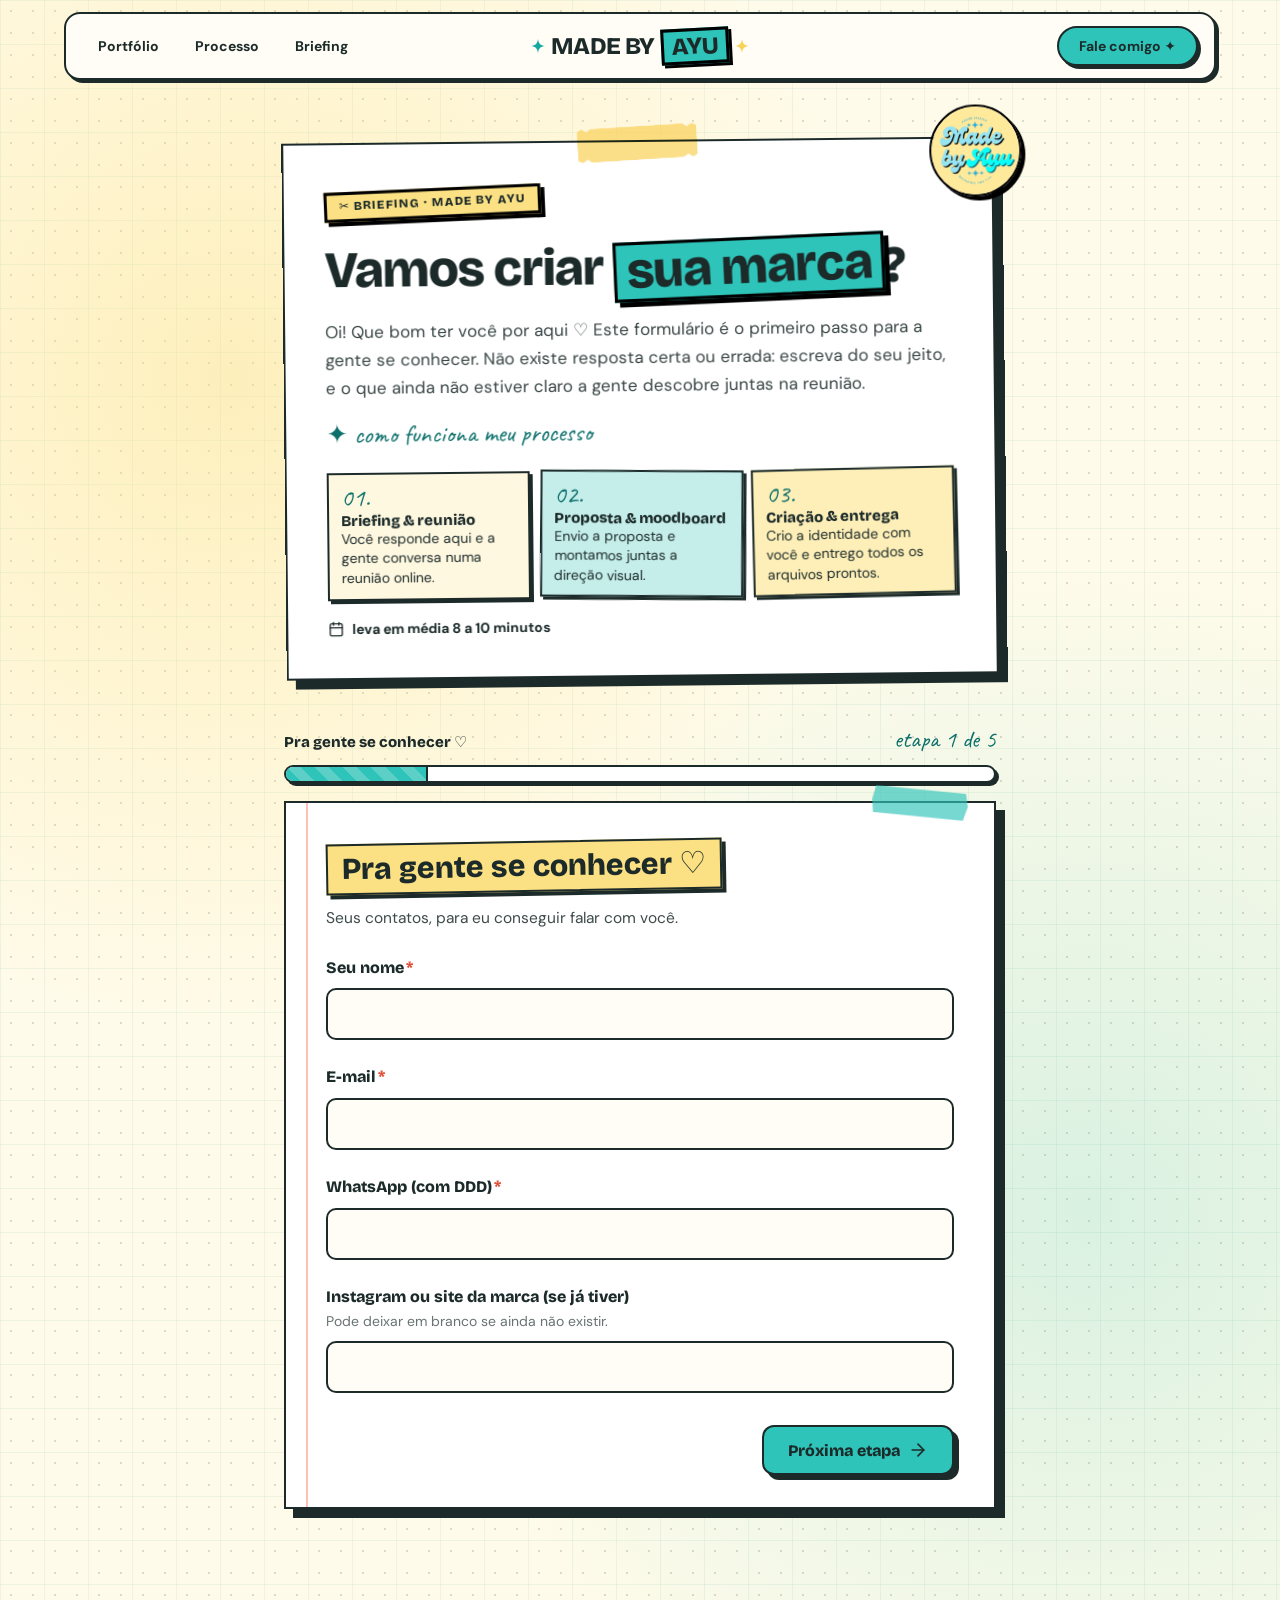
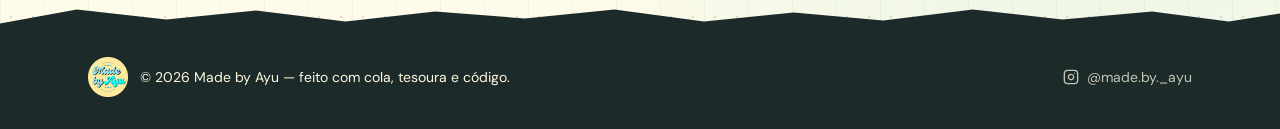
==== commit 37265825: "Add files via upload" ====
--- a/briefing.html
+++ b/briefing.html
@@ -5,9 +5,9 @@
   <meta name="viewport" content="width=device-width,initial-scale=1,viewport-fit=cover" />
   <title>Briefing · Made by Ayu</title>
   <meta name="description" content="Vamos criar sua marca? Responda o briefing da Made by Ayu e dê o primeiro passo para a sua identidade visual." />
-  <link rel="stylesheet" href="assets/css/tailwind.css?v=5" />
-  <link rel="stylesheet" href="assets/css/style.css?v=5" />
-  <link rel="stylesheet" href="assets/css/briefing.css?v=5" />
+  <link rel="stylesheet" href="assets/css/tailwind.css?v=10" />
+  <link rel="stylesheet" href="assets/css/style.css?v=10" />
+  <link rel="stylesheet" href="assets/css/briefing.css?v=10" />
   <link rel="icon" type="image/png" href="assets/images/logo-made-by-ayu.png" />
 </head>
 <body class="papel-hero">
@@ -127,7 +127,7 @@
     </div>
   </footer>
 
-  <script src="assets/js/icones.js?v=5"></script>
-  <script src="assets/js/briefing.js?v=5"></script>
+  <script src="assets/js/icones.js?v=10"></script>
+  <script src="assets/js/briefing.js?v=10"></script>
 </body>
 </html>
--- a/assets/css/style.css
+++ b/assets/css/style.css
@@ -539,3 +539,58 @@
 .contato-copiar:active { transform: translateY(2px); box-shadow: none; }
 .contato-redondos { margin-top: 28px; display: flex; justify-content: center; gap: 12px; }
 .contato-wrap .cta-colagem { margin-top: 70px; }
+
+
+/* =========================================================
+   MESA DO CLIENTE — JANA Vet (verde oliva com patinhas e telhadinhos)
+   ========================================================= */
+.bg-jana { background-color: #A3AE8B; }
+.mesa-jana {
+  position: relative;
+  overflow: hidden;
+  background-color: #5E6B45;
+  background-image:
+    radial-gradient(rgba(243,236,220,.16) 2px, transparent 2.5px),
+    radial-gradient(ellipse at 15% 8%, rgba(243,236,220,.18), transparent 45%),
+    radial-gradient(ellipse at 90% 90%, rgba(46,58,44,.45), transparent 50%);
+  background-size: 26px 26px, auto, auto;
+  border-top: 3px solid #000;
+  border-bottom: 3px solid #000;
+}
+@media (min-width: 640px) {
+  .mesa-jana { border: 3px solid #000; box-shadow: 12px 12px 0 #4C6A85; }
+}
+/* coração com brilhos e patinha nos cantos, como no logo */
+.mesa-jana::before, .mesa-jana::after {
+  position: absolute; pointer-events: none; line-height: 1;
+}
+.mesa-jana::before { content: "♥"; top: 14px; right: 20px; font-size: 60px; color: #B9C8D4; text-shadow: 3px 3px 0 #2E3A2C; transform: rotate(12deg); }
+.mesa-jana::after  {
+  content: ""; bottom: 18px; left: 18px; width: 54px; height: 54px; transform: rotate(-14deg);
+  background: url("data:image/svg+xml,%3Csvg xmlns='http://www.w3.org/2000/svg' viewBox='0 0 24 24' fill='%23F3ECDC'%3E%3Ccircle cx='6' cy='8' r='2.4'/%3E%3Ccircle cx='10.5' cy='4.6' r='2.4'/%3E%3Ccircle cx='15.5' cy='4.6' r='2.4'/%3E%3Ccircle cx='19' cy='8.6' r='2.4'/%3E%3Cpath d='M12.6 10.5c3.4 0 6.6 4.2 6.6 7.4 0 2.4-1.8 3.4-3.6 3.1-1.3-.2-2-.8-3-.8s-1.7.6-3 .8c-1.8.3-3.6-.7-3.6-3.1 0-3.2 3.2-7.4 6.6-7.4Z'/%3E%3C/svg%3E") center/contain no-repeat;
+}
+
+
+/* =========================================================
+   MESA DO CLIENTE — Valéria Rocha (azul com sol e hibisco, sem verde)
+   ========================================================= */
+.bg-valeria { background-color: #F0B43A; }
+.mesa-valeria {
+  position: relative;
+  overflow: hidden;
+  background-color: #1F4EB0;
+  background-image:
+    radial-gradient(circle at 88% 10%, #F0B43A 0 70px, transparent 71px),
+    radial-gradient(rgba(241,228,200,.12) 1.6px, transparent 2px),
+    radial-gradient(ellipse at 10% 95%, rgba(23,63,95,.6), transparent 50%);
+  background-size: auto, 22px 22px, auto;
+  border-top: 3px solid #000;
+  border-bottom: 3px solid #000;
+}
+@media (min-width: 640px) {
+  .mesa-valeria { border: 3px solid #000; box-shadow: 12px 12px 0 #E06A12; }
+}
+/* hibisco e aviãozinho nos cantos */
+.mesa-valeria::before, .mesa-valeria::after { position: absolute; pointer-events: none; line-height: 1; }
+.mesa-valeria::before { content: "✿"; bottom: 16px; left: 18px; font-size: 64px; color: #C42A1F; text-shadow: 3px 3px 0 #173F5F; transform: rotate(-12deg); }
+.mesa-valeria::after  { content: "✈"; top: 22px; left: 22px; font-size: 44px; color: #F1E4C8; text-shadow: 3px 3px 0 #173F5F; transform: rotate(-18deg); }
